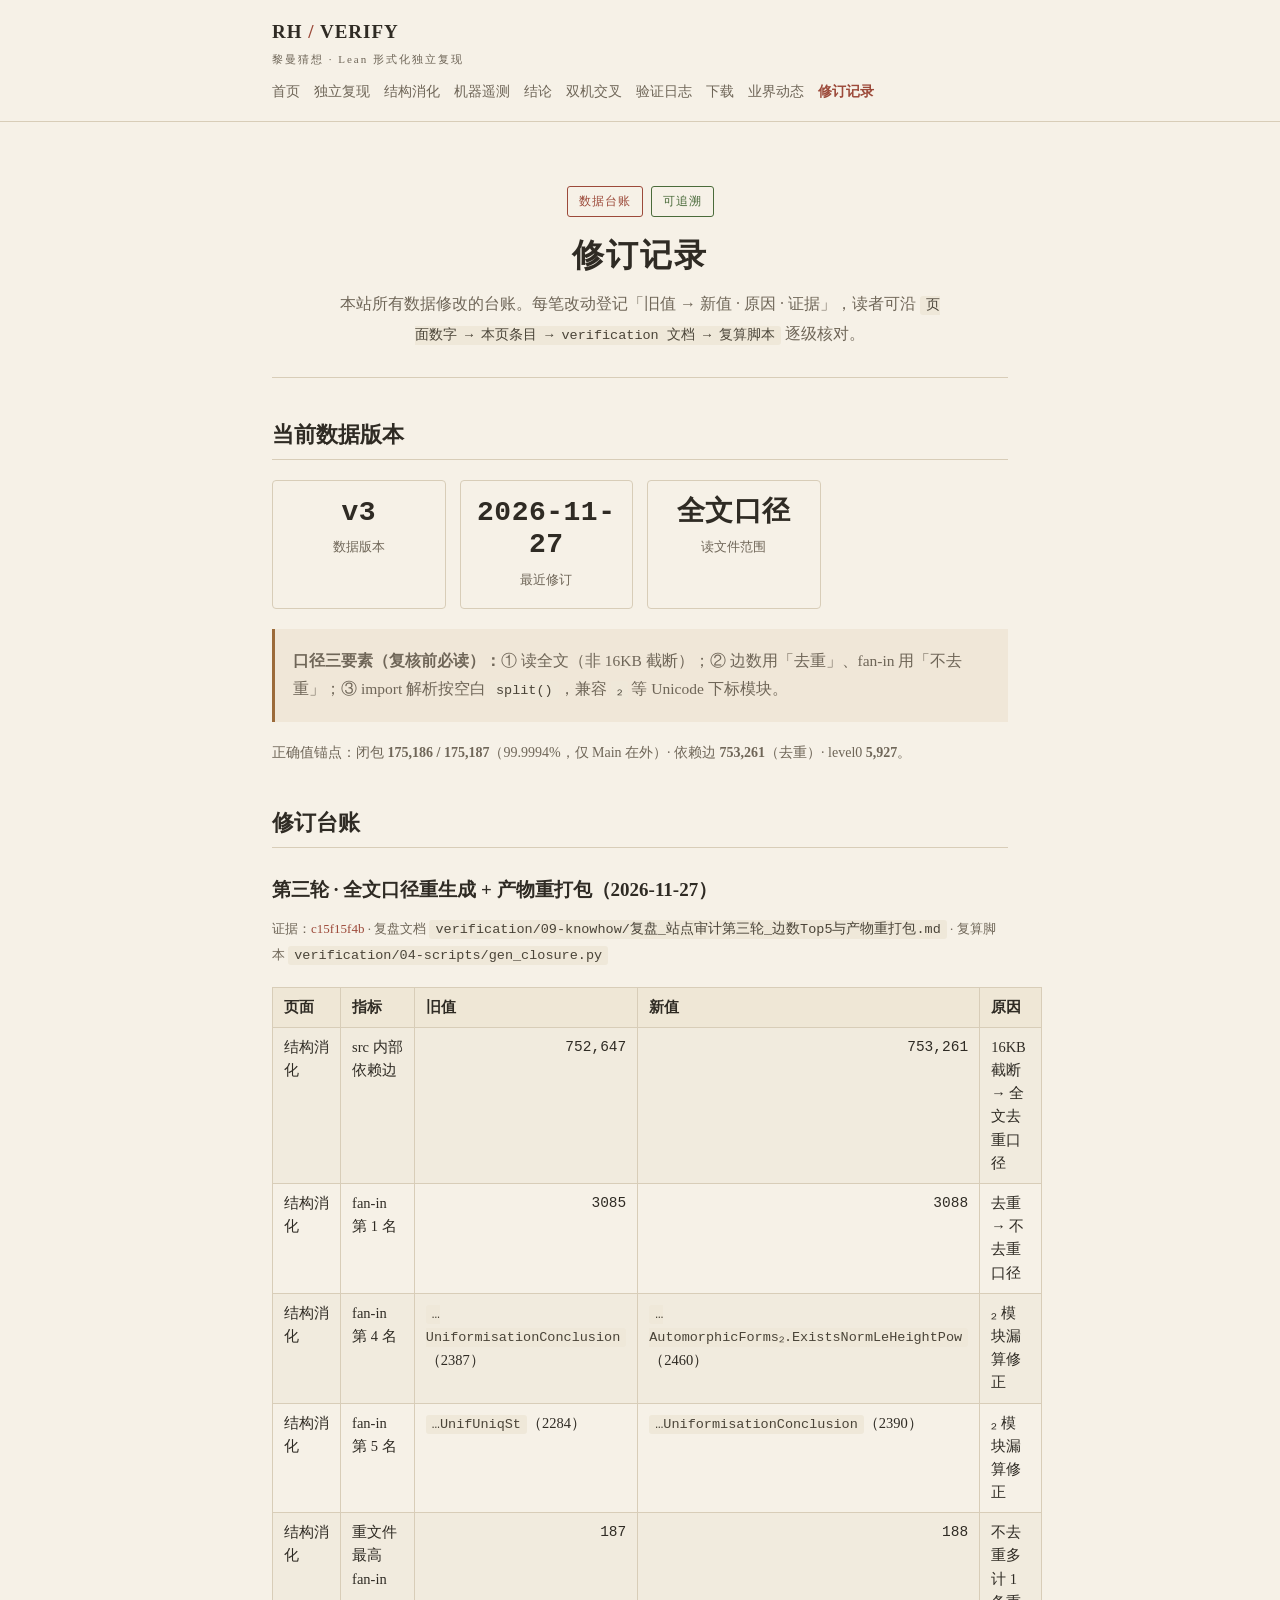
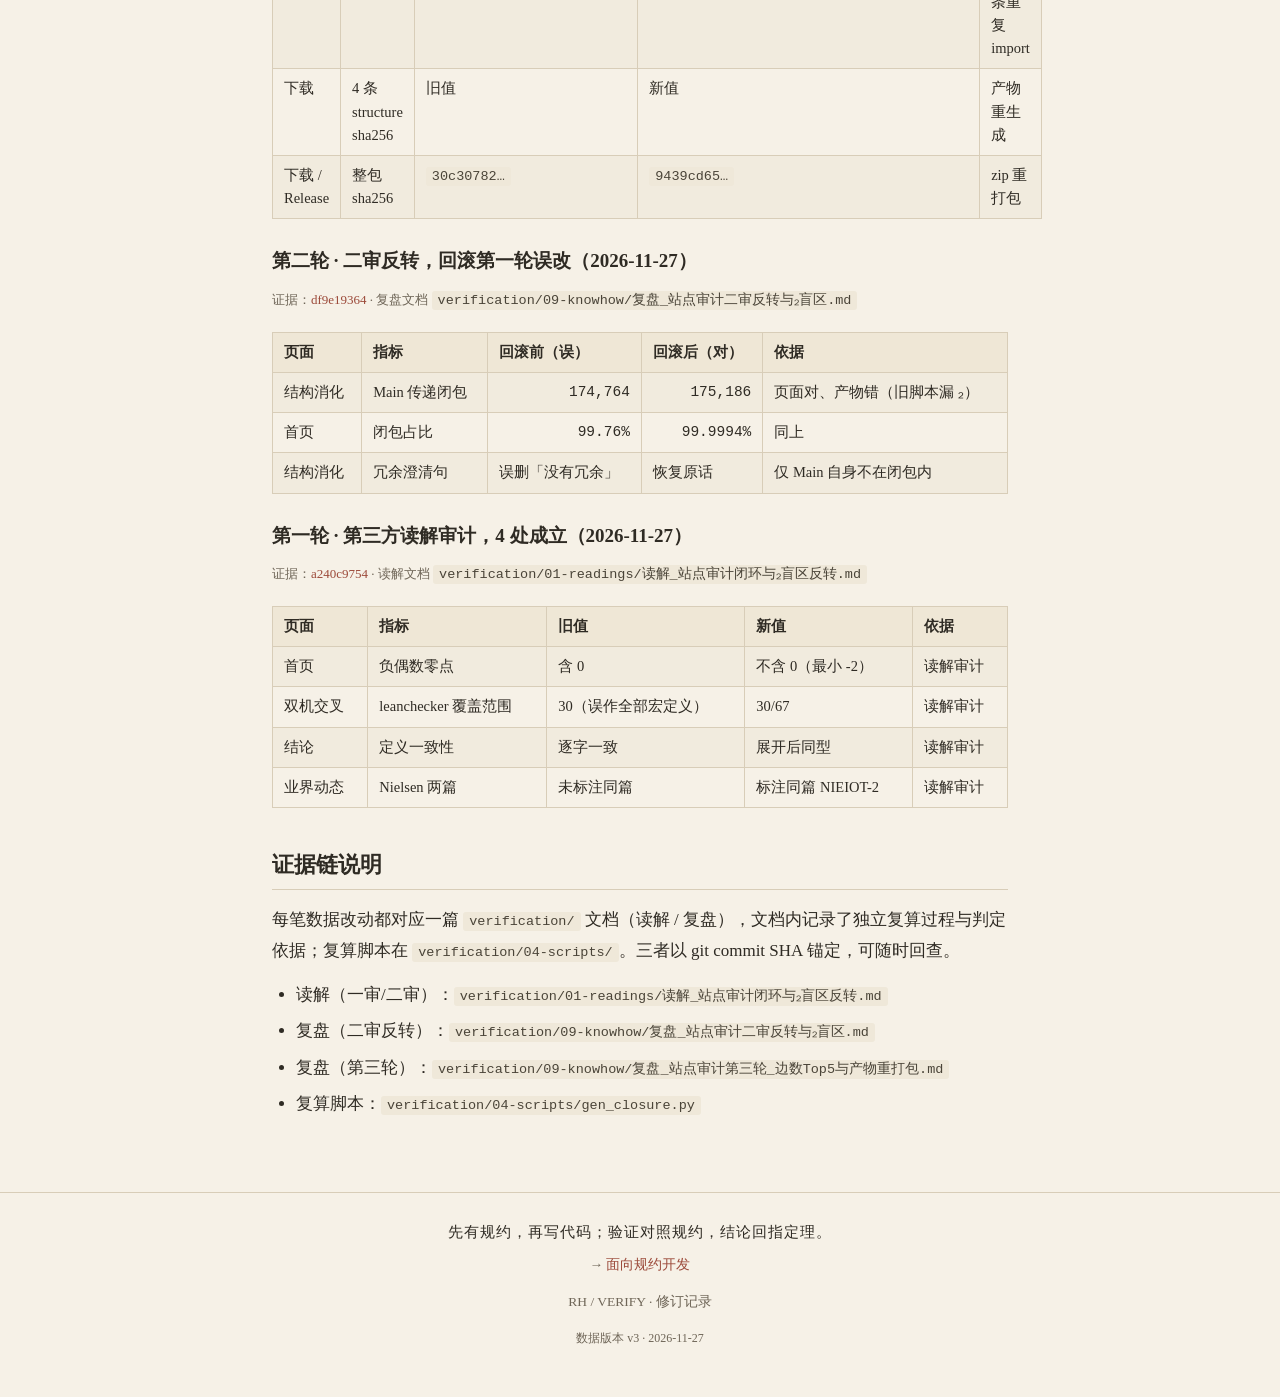
==== changelog.html @ fa3086d5 "新增修订记录页(changelog)+全站nav/footer台账化(数据版本v3)" ====
<!DOCTYPE html>
<html lang="zh-CN">
<head>
  <meta charset="UTF-8">
  <meta name="viewport" content="width=device-width, initial-scale=1.0">
  <title>修订记录 · RH / VERIFY</title>
  <link rel="stylesheet" href="css/style.css">
</head>
<body>
  <header class="site-header">
    <div class="wrap">
      <div class="brand"><a href="index.html">RH <span class="sep">/</span> VERIFY<span class="en">黎曼猜想 · Lean 形式化独立复现</span></a></div>
      <nav class="site-nav">
        <a href="index.html">首页</a>
        <a href="reproduction.html">独立复现</a>
        <a href="structure.html">结构消化</a>
        <a href="machine.html">机器遥测</a>
        <a href="results.html">结论</a>
        <a href="crosscheck.html">双机交叉</a>
        <a href="log.html">验证日志</a>
        <a href="downloads.html">下载</a>
        <a href="news.html">业界动态</a>
        <a href="changelog.html" class="active">修订记录</a>
      </nav>
    </div>
  </header>

  <main class="wrap">
    <section class="hero">
      <div class="badge-row"><span class="badge accent">数据台账</span><span class="badge ok">可追溯</span></div>
      <h1>修订记录</h1>
      <p class="sub">本站所有数据修改的台账。每笔改动登记「旧值 → 新值 · 原因 · 证据」，读者可沿 <code>页面数字 → 本页条目 → verification 文档 → 复算脚本</code> 逐级核对。</p>
    </section>

    <section>
      <h2>当前数据版本</h2>
      <div class="stat-grid">
        <div class="stat-card"><div class="stat-value">v3</div><div class="stat-label">数据版本</div></div>
        <div class="stat-card"><div class="stat-value">2026-11-27</div><div class="stat-label">最近修订</div></div>
        <div class="stat-card"><div class="stat-value">全文口径</div><div class="stat-label">读文件范围</div></div>
      </div>
      <blockquote class="warn">
        <p><strong>口径三要素（复核前必读）：</strong>① 读全文（非 16KB 截断）；② 边数用「去重」、fan-in 用「不去重」；③ import 解析按空白 <code>split()</code>，兼容 <code>₂</code> 等 Unicode 下标模块。</p>
      </blockquote>
      <p style="color:var(--ink-soft);font-size:14px">正确值锚点：闭包 <strong>175,186 / 175,187</strong>（99.9994%，仅 Main 在外）· 依赖边 <strong>753,261</strong>（去重）· level0 <strong>5,927</strong>。</p>
    </section>

    <section>
      <h2>修订台账</h2>

      <h3>第三轮 · 全文口径重生成 + 产物重打包（2026-11-27）</h3>
      <p style="font-size:13px;color:var(--ink-soft)">证据：<a href="https://github.com/skyboyhjj/riemann-hypothesis-lean/commit/c15f15f4b">c15f15f4b</a> · 复盘文档 <code>verification/09-knowhow/复盘_站点审计第三轮_边数Top5与产物重打包.md</code> · 复算脚本 <code>verification/04-scripts/gen_closure.py</code></p>
      <table>
        <tr><th>页面</th><th>指标</th><th>旧值</th><th>新值</th><th>原因</th></tr>
        <tr><td>结构消化</td><td>src 内部依赖边</td><td class="num">752,647</td><td class="num">753,261</td><td>16KB 截断 → 全文去重口径</td></tr>
        <tr><td>结构消化</td><td>fan-in 第 1 名</td><td class="num">3085</td><td class="num">3088</td><td>去重 → 不去重口径</td></tr>
        <tr><td>结构消化</td><td>fan-in 第 4 名</td><td><code>…UniformisationConclusion</code>（2387）</td><td><code>…AutomorphicForms₂.ExistsNormLeHeightPow</code>（2460）</td><td>₂ 模块漏算修正</td></tr>
        <tr><td>结构消化</td><td>fan-in 第 5 名</td><td><code>…UnifUniqSt</code>（2284）</td><td><code>…UniformisationConclusion</code>（2390）</td><td>₂ 模块漏算修正</td></tr>
        <tr><td>结构消化</td><td>重文件最高 fan-in</td><td class="num">187</td><td class="num">188</td><td>不去重多计 1 条重复 import</td></tr>
        <tr><td>下载</td><td>4 条 structure sha256</td><td>旧值</td><td>新值</td><td>产物重生成</td></tr>
        <tr><td>下载 / Release</td><td>整包 sha256</td><td><code>30c30782…</code></td><td><code>9439cd65…</code></td><td>zip 重打包</td></tr>
      </table>

      <h3>第二轮 · 二审反转，回滚第一轮误改（2026-11-27）</h3>
      <p style="font-size:13px;color:var(--ink-soft)">证据：<a href="https://github.com/skyboyhjj/riemann-hypothesis-lean/commit/df9e19364">df9e19364</a> · 复盘文档 <code>verification/09-knowhow/复盘_站点审计二审反转与₂盲区.md</code></p>
      <table>
        <tr><th>页面</th><th>指标</th><th>回滚前（误）</th><th>回滚后（对）</th><th>依据</th></tr>
        <tr><td>结构消化</td><td>Main 传递闭包</td><td class="num">174,764</td><td class="num">175,186</td><td>页面对、产物错（旧脚本漏 ₂）</td></tr>
        <tr><td>首页</td><td>闭包占比</td><td class="num">99.76%</td><td class="num">99.9994%</td><td>同上</td></tr>
        <tr><td>结构消化</td><td>冗余澄清句</td><td>误删「没有冗余」</td><td>恢复原话</td><td>仅 Main 自身不在闭包内</td></tr>
      </table>

      <h3>第一轮 · 第三方读解审计，4 处成立（2026-11-27）</h3>
      <p style="font-size:13px;color:var(--ink-soft)">证据：<a href="https://github.com/skyboyhjj/riemann-hypothesis-lean/commit/a240c9754">a240c9754</a> · 读解文档 <code>verification/01-readings/读解_站点审计闭环与₂盲区反转.md</code></p>
      <table>
        <tr><th>页面</th><th>指标</th><th>旧值</th><th>新值</th><th>依据</th></tr>
        <tr><td>首页</td><td>负偶数零点</td><td>含 0</td><td>不含 0（最小 -2）</td><td>读解审计</td></tr>
        <tr><td>双机交叉</td><td>leanchecker 覆盖范围</td><td>30（误作全部宏定义）</td><td>30/67</td><td>读解审计</td></tr>
        <tr><td>结论</td><td>定义一致性</td><td>逐字一致</td><td>展开后同型</td><td>读解审计</td></tr>
        <tr><td>业界动态</td><td>Nielsen 两篇</td><td>未标注同篇</td><td>标注同篇 NIEIOT-2</td><td>读解审计</td></tr>
      </table>
    </section>

    <section>
      <h2>证据链说明</h2>
      <p>每笔数据改动都对应一篇 <code>verification/</code> 文档（读解 / 复盘），文档内记录了独立复算过程与判定依据；复算脚本在 <code>verification/04-scripts/</code>。三者以 git commit SHA 锚定，可随时回查。</p>
      <ul>
        <li>读解（一审/二审）：<code>verification/01-readings/读解_站点审计闭环与₂盲区反转.md</code></li>
        <li>复盘（二审反转）：<code>verification/09-knowhow/复盘_站点审计二审反转与₂盲区.md</code></li>
        <li>复盘（第三轮）：<code>verification/09-knowhow/复盘_站点审计第三轮_边数Top5与产物重打包.md</code></li>
        <li>复算脚本：<code>verification/04-scripts/gen_closure.py</code></li>
      </ul>
    </section>
  </main>

  <footer class="site-footer">
    <div class="principle">先有规约，再写代码；验证对照规约，结论回指定理。</div>
    <p style="margin-top:8px">→ <a href="https://skyboyhjj.github.io/spec-oriented-development/">面向规约开发</a></p>
    <p style="margin-top:8px">RH / VERIFY · 修订记录</p>
    <p style="margin-top:8px;font-size:12px;color:var(--ink-soft)">数据版本 v3 · 2026-11-27</p>
  </footer>
</body>
</html>
---- css/style.css ----
/* RH / VERIFY · 水墨道风 极简样式
   继承自 spec-oriented-development：
   减法优先 —— 无阴影、无模糊、无渐变，只用宣纸底 + 墨色 + 朱砂点缀 */

:root {
  --bg: #f6f1e7;          /* 宣纸 */
  --bg-soft: #efe7d6;     /* 淡纸 */
  --ink: #2f2b24;         /* 浓墨 */
  --ink-soft: #6f6658;    /* 淡墨 */
  --accent: #9c4a3a;      /* 朱砂 / 赭石 */
  --line: #d8cdb8;        /* 淡墨线 */
  --code-bg: #efe8d9;
  --code-ink: #4a4438;
  --ok: #4a6b3a;          /* 竹绿：通过 / 干净 */
  --ok-soft: #e6ebdd;
  --warn: #9c6b3a;        /* 赭黄：待回填 / 进行中 */
  --warn-soft: #f0e7d8;
  --maxw: 780px;
}

* { box-sizing: border-box; }

html { scroll-behavior: smooth; }

body {
  margin: 0;
  background: var(--bg);
  color: var(--ink);
  font-family: "Noto Serif SC", "Source Han Serif SC", "Songti SC", "STSong", "SimSun", serif;
  line-height: 1.85;
  font-size: 17px;
  -webkit-font-smoothing: antialiased;
}

a { color: var(--accent); text-decoration: none; border-bottom: 1px solid transparent; }
a:hover { border-bottom-color: var(--accent); }

.wrap { max-width: var(--maxw); margin: 0 auto; padding: 0 22px; }

/* ---------- 页头 ---------- */
.site-header {
  border-bottom: 1px solid var(--line);
  background: var(--bg);
  position: sticky; top: 0; z-index: 10;
}
.site-header .wrap { display: flex; flex-wrap: wrap; align-items: center; gap: 8px 20px; padding-top: 14px; padding-bottom: 14px; }
.brand { font-size: 19px; font-weight: 700; letter-spacing: 1px; border-bottom: none; }
.brand a { color: var(--ink); border-bottom: none; }
.brand .sep { color: var(--accent); }
.brand .en { display: block; font-size: 11px; font-weight: 400; letter-spacing: 2px; color: var(--ink-soft); }
.site-nav { display: flex; flex-wrap: wrap; gap: 4px 14px; font-size: 14px; }
.site-nav a { color: var(--ink-soft); border-bottom: none; padding: 2px 0; }
.site-nav a:hover { color: var(--accent); }
.site-nav a.active { color: var(--accent); font-weight: 700; }

/* ---------- 正文 ---------- */
main.wrap { padding-top: 28px; padding-bottom: 60px; }

h1, h2, h3, h4 { font-weight: 700; line-height: 1.5; }
h1 { font-size: 30px; line-height: 1.4; margin: 0 0 6px; letter-spacing: 1px; }
h2 { font-size: 22px; margin: 40px 0 14px; padding-bottom: 8px; border-bottom: 1px solid var(--line); }
h3 { font-size: 19px; margin: 28px 0 10px; }
h4 { font-size: 17px; margin: 22px 0 8px; }

p { margin: 12px 0; }

blockquote {
  margin: 18px 0; padding: 12px 18px;
  border-left: 3px solid var(--accent);
  background: var(--bg-soft);
  color: var(--ink-soft);
  font-size: 15.5px;
}
blockquote p { margin: 6px 0; }
blockquote.ok { border-left-color: var(--ok); background: var(--ok-soft); }
blockquote.warn { border-left-color: var(--warn); background: var(--warn-soft); }

hr { border: none; border-top: 1px solid var(--line); margin: 36px 0; }

code {
  font-family: "SF Mono", "JetBrains Mono", "Cascadia Code", Consolas, monospace;
  font-size: 13.5px;
  background: var(--code-bg);
  color: var(--code-ink);
  padding: 2px 6px;
  border-radius: 3px;
}
pre {
  background: var(--code-bg);
  padding: 16px 18px;
  overflow-x: auto;
  border: 1px solid var(--line);
  border-radius: 4px;
  line-height: 1.6;
}
pre code { background: none; padding: 0; font-size: 13.5px; }
.code-k { color: var(--accent); }
.code-c { color: var(--ink-soft); }

/* ---------- 表格 ---------- */
table {
  border-collapse: collapse; width: 100%; margin: 18px 0;
  font-size: 14.5px; line-height: 1.6;
}
th, td { border: 1px solid var(--line); padding: 8px 11px; text-align: left; vertical-align: top; }
th { background: var(--bg-soft); font-weight: 700; white-space: nowrap; }
td.num, th.num { text-align: right; font-family: "SF Mono", "Cascadia Code", Consolas, monospace; }
tbody tr:nth-child(even) { background: rgba(216, 205, 184, 0.18); }

/* ---------- 列表 ---------- */
ul, ol { padding-left: 24px; margin: 12px 0; }
li { margin: 5px 0; }
li > ul, li > ol { margin: 4px 0; }

/* ---------- 首页 hero ---------- */
.hero {
  padding: 36px 0 28px;
  text-align: center;
  border-bottom: 1px solid var(--line);
  margin-bottom: 26px;
}
.hero h1 { font-size: 32px; letter-spacing: 2px; margin: 0 0 12px; }
.hero .sub { color: var(--ink-soft); font-size: 16px; max-width: 600px; margin: 0 auto; }

/* ---------- 状态标签 ---------- */
.badge-row { display: flex; flex-wrap: wrap; gap: 8px; justify-content: center; margin-bottom: 16px; }
.badge {
  font-size: 12px; letter-spacing: 1px; padding: 3px 11px;
  border: 1px solid var(--line); border-radius: 3px;
  color: var(--ink-soft); background: var(--bg);
}
.badge.accent { color: var(--accent); border-color: var(--accent); }
.badge.ok { color: var(--ok); border-color: var(--ok); }
.badge.warn { color: var(--warn); border-color: var(--warn); }

/* ---------- 数字卡片（数据报告扩展） ---------- */
.stat-grid {
  display: grid; grid-template-columns: repeat(auto-fill, minmax(160px, 1fr));
  gap: 14px; margin: 20px 0;
}
.stat-card {
  border: 1px solid var(--line); border-radius: 4px;
  padding: 16px 16px; background: var(--bg); text-align: center;
}
.stat-value { font-size: 28px; font-weight: 700; color: var(--ink); letter-spacing: 0.5px; line-height: 1.15; font-family: "SF Mono", "Cascadia Code", Consolas, monospace; }
.stat-value.small { font-size: 20px; }
.stat-label { font-size: 13px; color: var(--ink-soft); margin-top: 6px; }
.stat-note { font-size: 12px; color: var(--ink-soft); margin-top: 3px; }

/* ---------- 进度条 ---------- */
.progress { background: var(--bg-soft); border: 1px solid var(--line); border-radius: 3px; height: 12px; overflow: hidden; }
.progress > span { display: block; height: 100%; background: var(--accent); }

/* ---------- 时间线 ---------- */
.timeline { position: relative; margin: 20px 0 8px; padding-left: 22px; border-left: 1px solid var(--line); }
.timeline-item { position: relative; margin: 0 0 26px; }
.timeline-item:last-child { margin-bottom: 4px; }
.timeline-item::before {
  content: ""; position: absolute; left: -28px; top: 5px;
  width: 11px; height: 11px; border-radius: 50%;
  background: var(--bg); border: 2px solid var(--accent);
}
.timeline-date {
  font-size: 12px; letter-spacing: 1px; color: var(--ink-soft);
  font-family: "SF Mono", "Cascadia Code", Consolas, monospace;
}
.timeline-item h4 { margin: 2px 0 4px; font-size: 17px; }
.timeline-item p { margin: 4px 0; font-size: 15px; }
.tag-new {
  display: inline-block; margin-left: 8px; vertical-align: 2px;
  font-size: 11px; letter-spacing: 1px; padding: 2px 8px;
  color: #fff; background: var(--accent); border-radius: 4px;
  font-weight: 700; font-family: "SF Mono", "Cascadia Code", Consolas, monospace;
}

/* ---------- 待回填占位 ---------- */
.placeholder {
  border: 1px dashed var(--line); border-radius: 4px; padding: 28px;
  text-align: center; color: var(--ink-soft); background: var(--bg);
}
.placeholder .tag {
  display: inline-block; font-size: 12px; letter-spacing: 1px;
  color: var(--warn); border: 1px solid var(--warn); padding: 2px 10px;
  border-radius: 3px; margin-bottom: 10px;
}

/* ---------- 页脚 ---------- */
.site-footer {
  border-top: 1px solid var(--line);
  color: var(--ink-soft);
  font-size: 13.5px;
  text-align: center;
  padding: 26px 22px 40px;
}
.site-footer .principle { color: var(--ink); font-size: 14.5px; letter-spacing: 1px; }

@media (max-width: 600px) {
  body { font-size: 16px; }
  h1, .hero h1 { font-size: 25px; }
  h2 { font-size: 20px; }
  table { font-size: 13px; }
  .stat-value { font-size: 22px; }
}
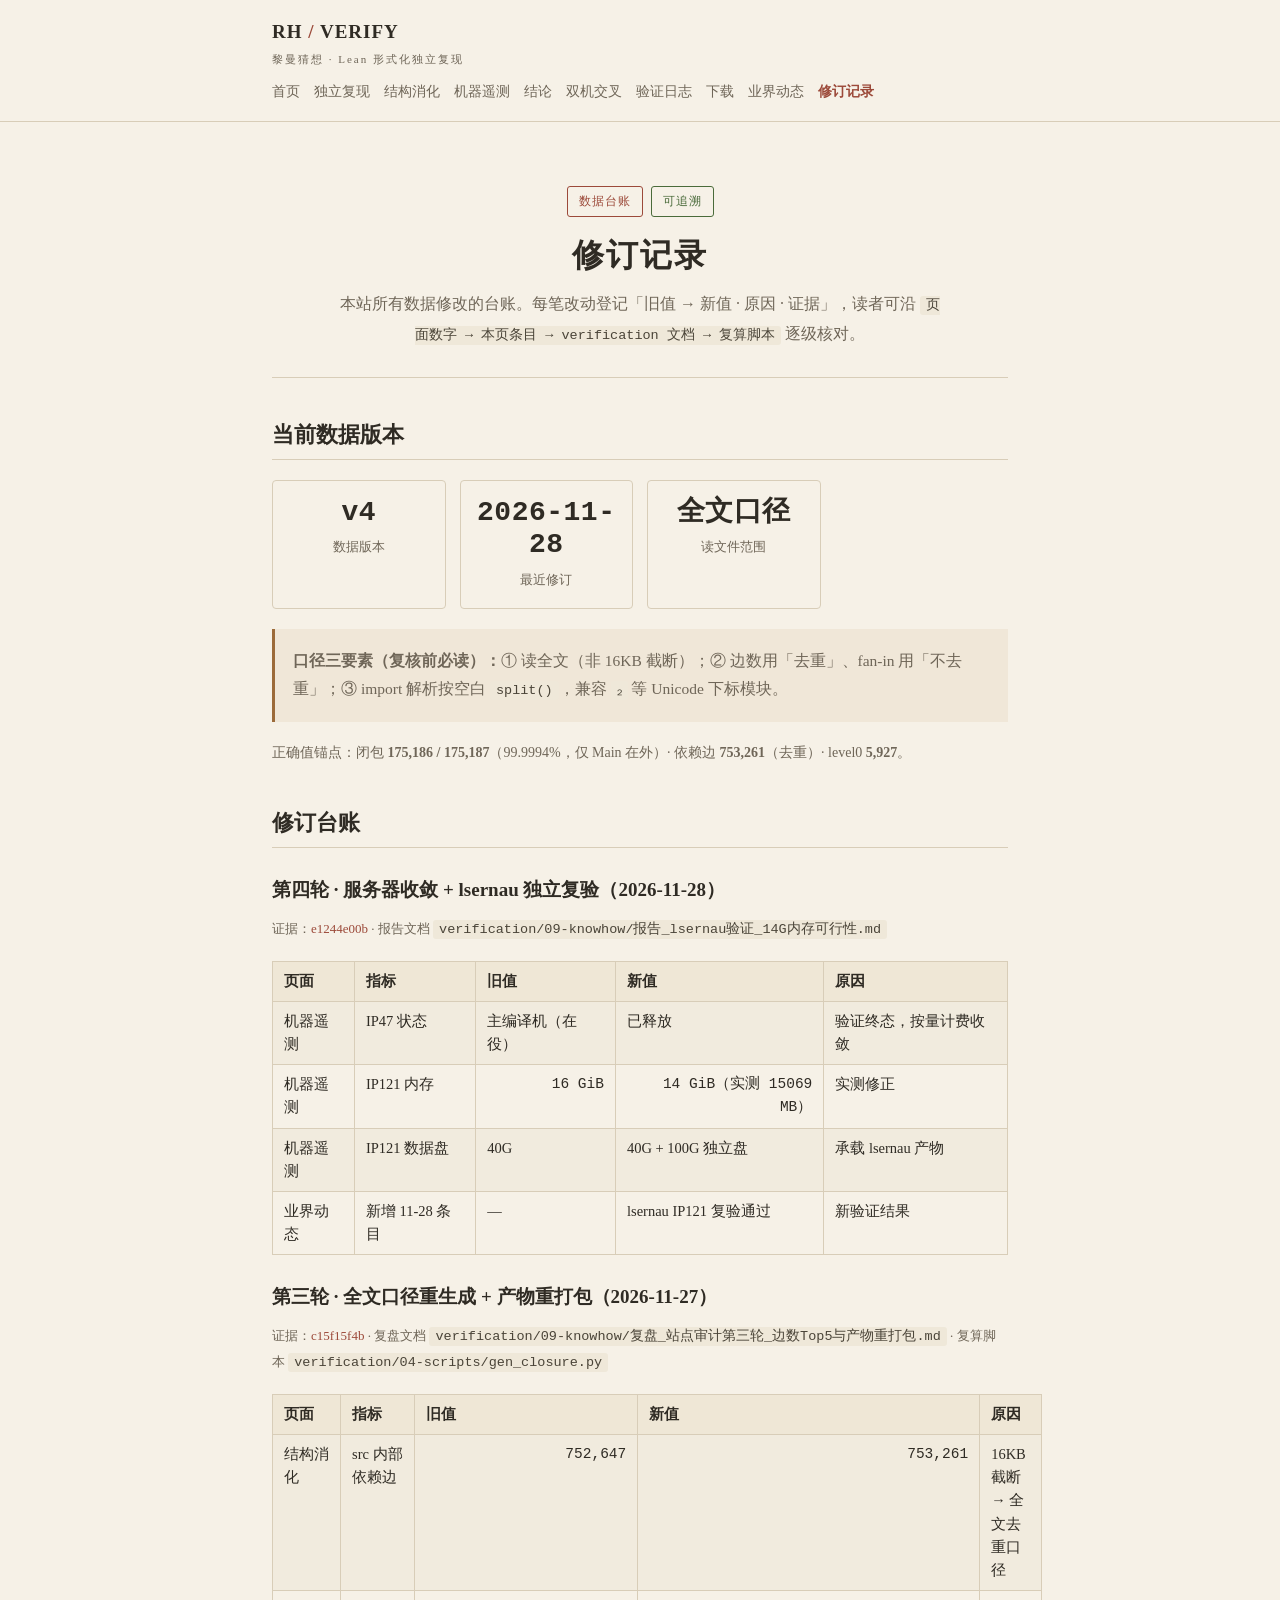
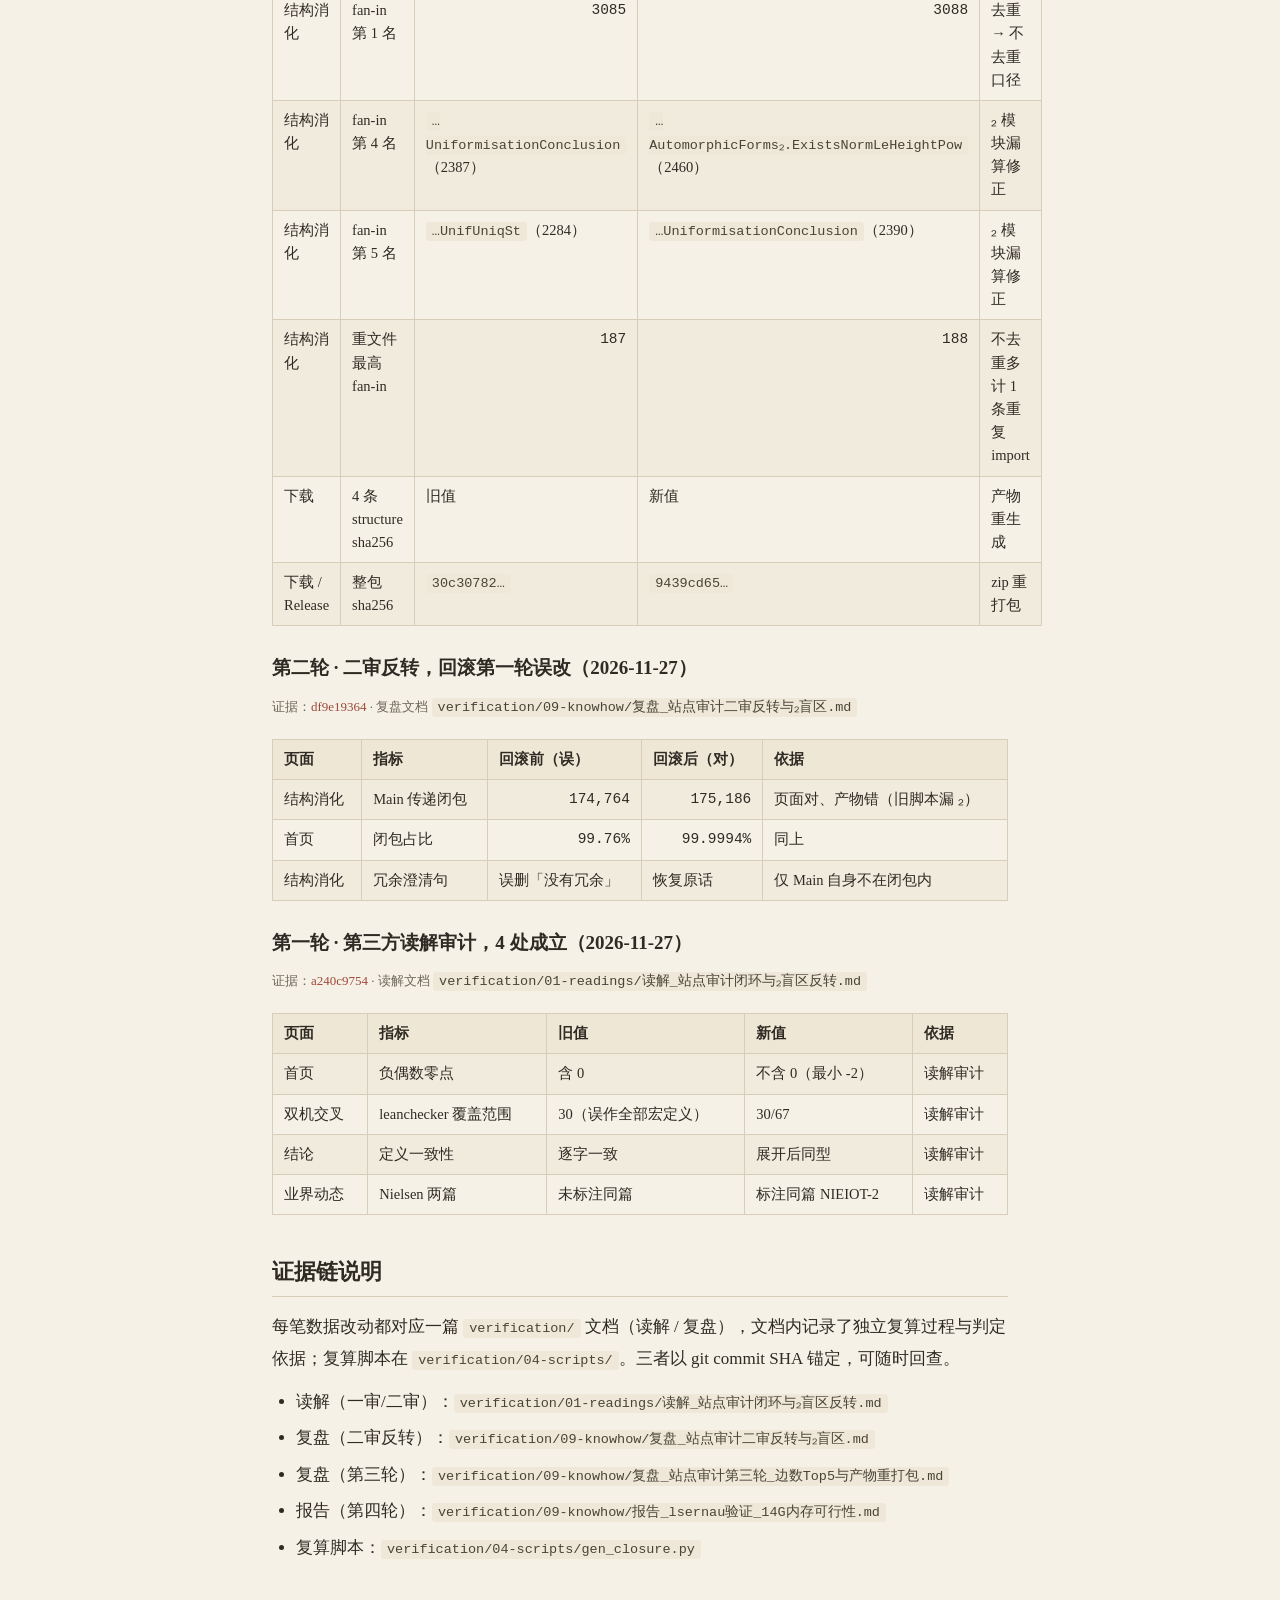
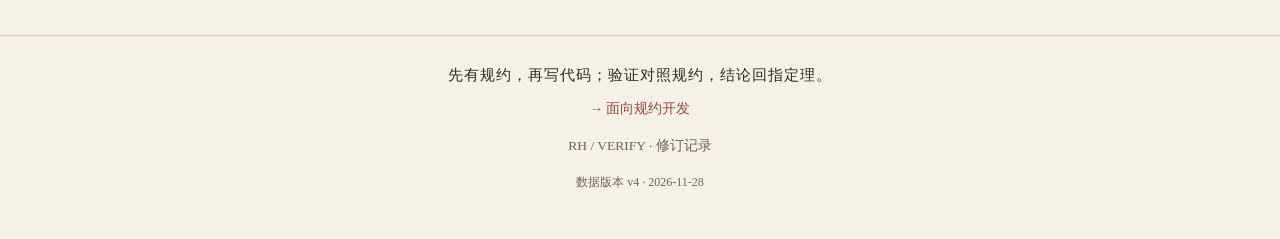
==== commit 61ef7a40: "站点: IP47释放/IP121升级+lsernau复验+修订记录第四轮" ====
--- a/changelog.html
+++ b/changelog.html
@@ -35,8 +35,8 @@
     <section>
       <h2>当前数据版本</h2>
       <div class="stat-grid">
-        <div class="stat-card"><div class="stat-value">v3</div><div class="stat-label">数据版本</div></div>
-        <div class="stat-card"><div class="stat-value">2026-11-27</div><div class="stat-label">最近修订</div></div>
+        <div class="stat-card"><div class="stat-value">v4</div><div class="stat-label">数据版本</div></div>
+        <div class="stat-card"><div class="stat-value">2026-11-28</div><div class="stat-label">最近修订</div></div>
         <div class="stat-card"><div class="stat-value">全文口径</div><div class="stat-label">读文件范围</div></div>
       </div>
       <blockquote class="warn">
@@ -47,6 +47,16 @@
 
     <section>
       <h2>修订台账</h2>
+
+      <h3>第四轮 · 服务器收敛 + lsernau 独立复验（2026-11-28）</h3>
+      <p style="font-size:13px;color:var(--ink-soft)">证据：<a href="https://github.com/skyboyhjj/riemann-hypothesis-lean/commit/e1244e00b">e1244e00b</a> · 报告文档 <code>verification/09-knowhow/报告_lsernau验证_14G内存可行性.md</code></p>
+      <table>
+        <tr><th>页面</th><th>指标</th><th>旧值</th><th>新值</th><th>原因</th></tr>
+        <tr><td>机器遥测</td><td>IP47 状态</td><td>主编译机（在役）</td><td>已释放</td><td>验证终态，按量计费收敛</td></tr>
+        <tr><td>机器遥测</td><td>IP121 内存</td><td class="num">16 GiB</td><td class="num">14 GiB（实测 15069 MB）</td><td>实测修正</td></tr>
+        <tr><td>机器遥测</td><td>IP121 数据盘</td><td>40G</td><td>40G + 100G 独立盘</td><td>承载 lsernau 产物</td></tr>
+        <tr><td>业界动态</td><td>新增 11-28 条目</td><td>—</td><td>lsernau IP121 复验通过</td><td>新验证结果</td></tr>
+      </table>
 
       <h3>第三轮 · 全文口径重生成 + 产物重打包（2026-11-27）</h3>
       <p style="font-size:13px;color:var(--ink-soft)">证据：<a href="https://github.com/skyboyhjj/riemann-hypothesis-lean/commit/c15f15f4b">c15f15f4b</a> · 复盘文档 <code>verification/09-knowhow/复盘_站点审计第三轮_边数Top5与产物重打包.md</code> · 复算脚本 <code>verification/04-scripts/gen_closure.py</code></p>
@@ -88,6 +98,7 @@
         <li>读解（一审/二审）：<code>verification/01-readings/读解_站点审计闭环与₂盲区反转.md</code></li>
         <li>复盘（二审反转）：<code>verification/09-knowhow/复盘_站点审计二审反转与₂盲区.md</code></li>
         <li>复盘（第三轮）：<code>verification/09-knowhow/复盘_站点审计第三轮_边数Top5与产物重打包.md</code></li>
+        <li>报告（第四轮）：<code>verification/09-knowhow/报告_lsernau验证_14G内存可行性.md</code></li>
         <li>复算脚本：<code>verification/04-scripts/gen_closure.py</code></li>
       </ul>
     </section>
@@ -97,7 +108,7 @@
     <div class="principle">先有规约，再写代码；验证对照规约，结论回指定理。</div>
     <p style="margin-top:8px">→ <a href="https://skyboyhjj.github.io/spec-oriented-development/">面向规约开发</a></p>
     <p style="margin-top:8px">RH / VERIFY · 修订记录</p>
-    <p style="margin-top:8px;font-size:12px;color:var(--ink-soft)">数据版本 v3 · 2026-11-27</p>
+    <p style="margin-top:8px;font-size:12px;color:var(--ink-soft)">数据版本 v4 · 2026-11-28</p>
   </footer>
 </body>
 </html>
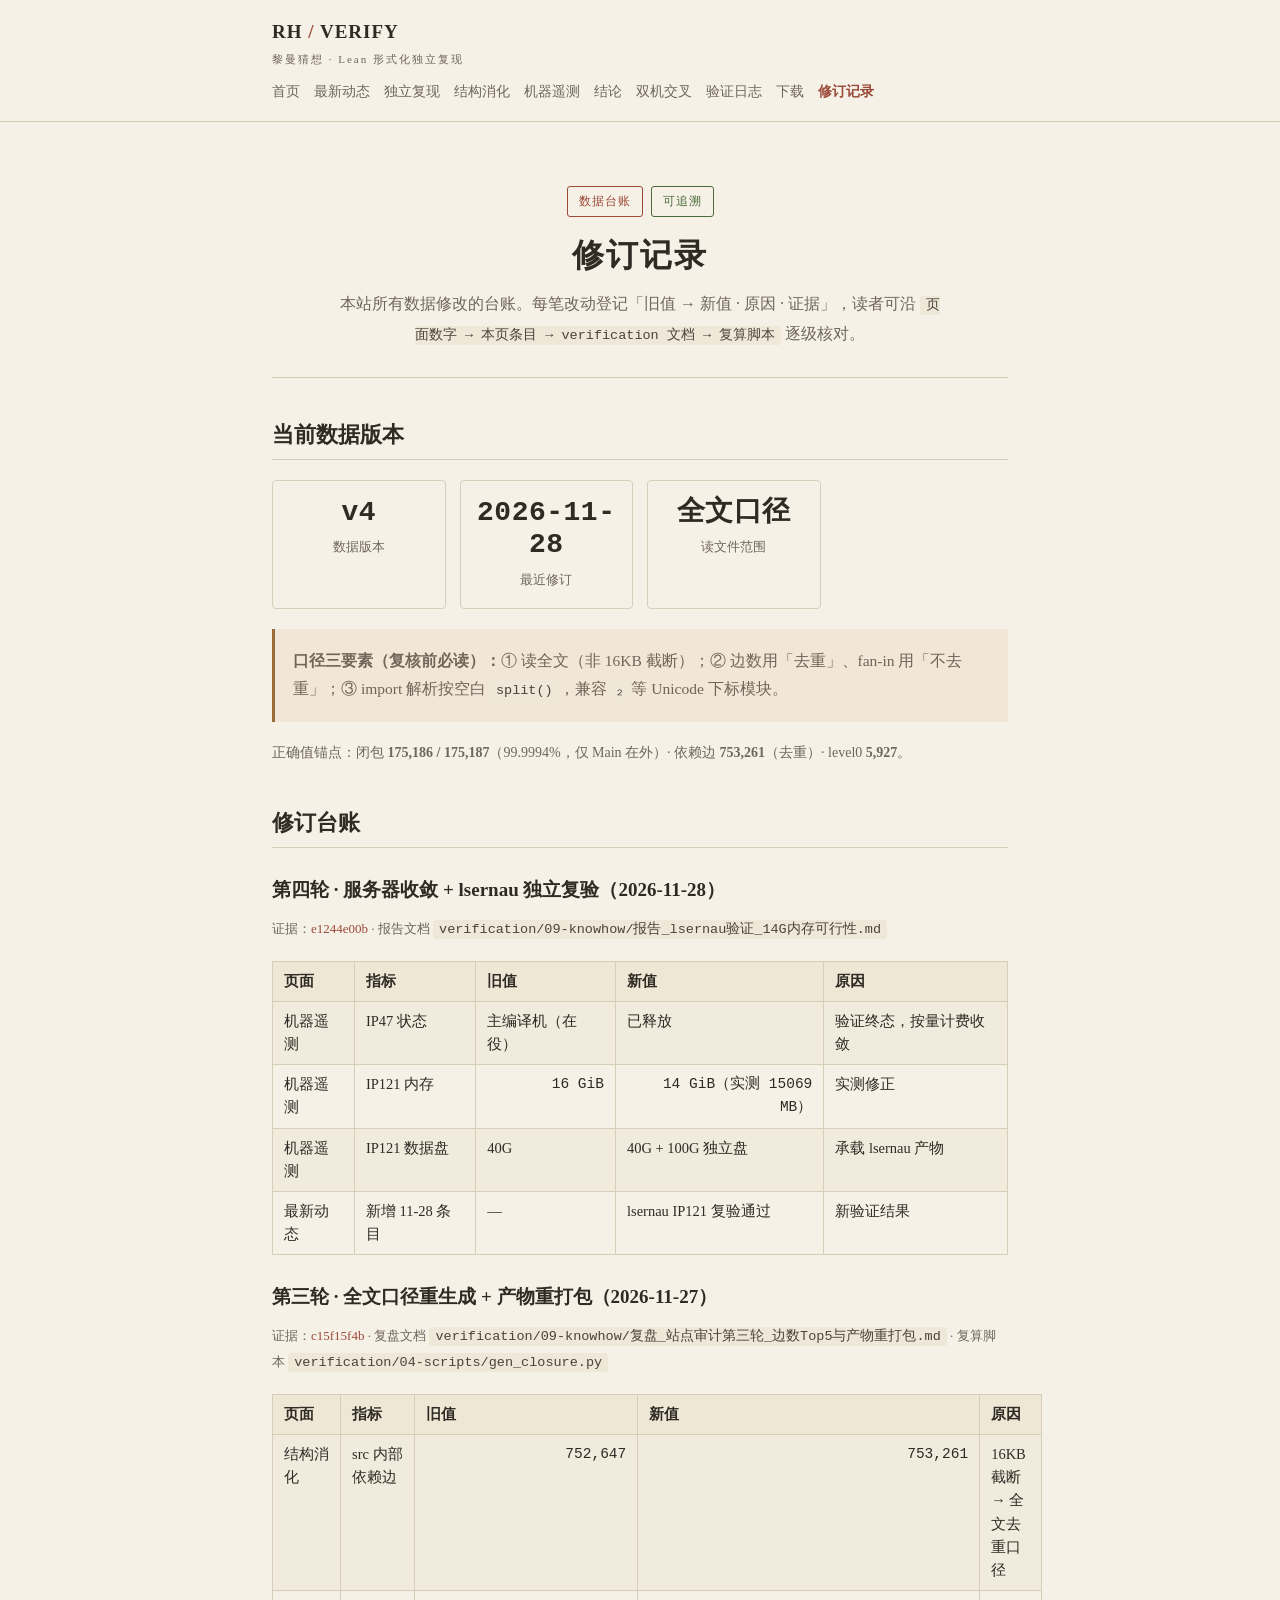
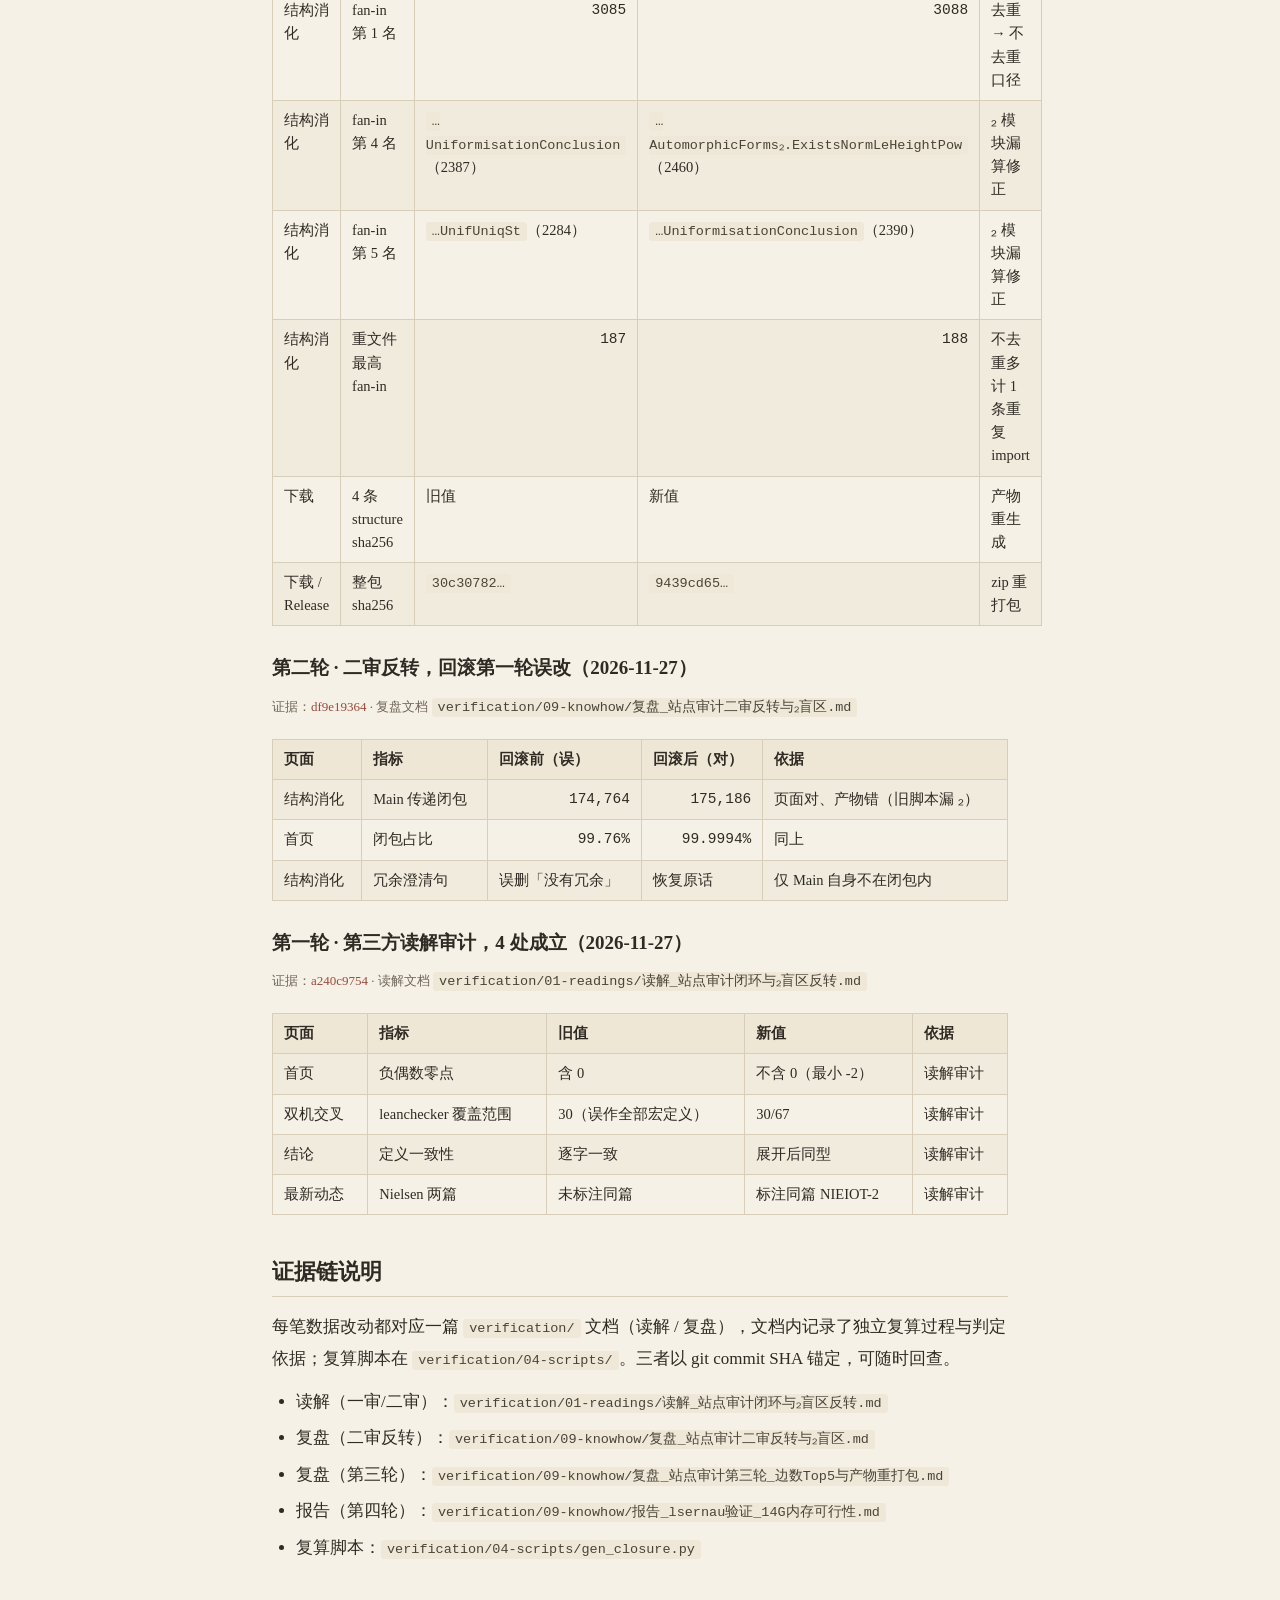
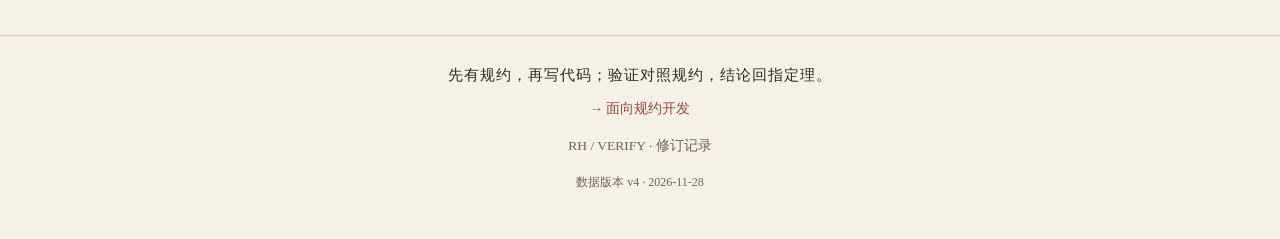
==== commit 4e6838d6: "站点: 业界动态改名最新动态+nav移到首页右侧" ====
--- a/changelog.html
+++ b/changelog.html
@@ -12,6 +12,7 @@
       <div class="brand"><a href="index.html">RH <span class="sep">/</span> VERIFY<span class="en">黎曼猜想 · Lean 形式化独立复现</span></a></div>
       <nav class="site-nav">
         <a href="index.html">首页</a>
+        <a href="news.html">最新动态</a>
         <a href="reproduction.html">独立复现</a>
         <a href="structure.html">结构消化</a>
         <a href="machine.html">机器遥测</a>
@@ -19,7 +20,6 @@
         <a href="crosscheck.html">双机交叉</a>
         <a href="log.html">验证日志</a>
         <a href="downloads.html">下载</a>
-        <a href="news.html">业界动态</a>
         <a href="changelog.html" class="active">修订记录</a>
       </nav>
     </div>
@@ -55,7 +55,7 @@
         <tr><td>机器遥测</td><td>IP47 状态</td><td>主编译机（在役）</td><td>已释放</td><td>验证终态，按量计费收敛</td></tr>
         <tr><td>机器遥测</td><td>IP121 内存</td><td class="num">16 GiB</td><td class="num">14 GiB（实测 15069 MB）</td><td>实测修正</td></tr>
         <tr><td>机器遥测</td><td>IP121 数据盘</td><td>40G</td><td>40G + 100G 独立盘</td><td>承载 lsernau 产物</td></tr>
-        <tr><td>业界动态</td><td>新增 11-28 条目</td><td>—</td><td>lsernau IP121 复验通过</td><td>新验证结果</td></tr>
+        <tr><td>最新动态</td><td>新增 11-28 条目</td><td>—</td><td>lsernau IP121 复验通过</td><td>新验证结果</td></tr>
       </table>
 
       <h3>第三轮 · 全文口径重生成 + 产物重打包（2026-11-27）</h3>
@@ -87,7 +87,7 @@
         <tr><td>首页</td><td>负偶数零点</td><td>含 0</td><td>不含 0（最小 -2）</td><td>读解审计</td></tr>
         <tr><td>双机交叉</td><td>leanchecker 覆盖范围</td><td>30（误作全部宏定义）</td><td>30/67</td><td>读解审计</td></tr>
         <tr><td>结论</td><td>定义一致性</td><td>逐字一致</td><td>展开后同型</td><td>读解审计</td></tr>
-        <tr><td>业界动态</td><td>Nielsen 两篇</td><td>未标注同篇</td><td>标注同篇 NIEIOT-2</td><td>读解审计</td></tr>
+        <tr><td>最新动态</td><td>Nielsen 两篇</td><td>未标注同篇</td><td>标注同篇 NIEIOT-2</td><td>读解审计</td></tr>
       </table>
     </section>
 
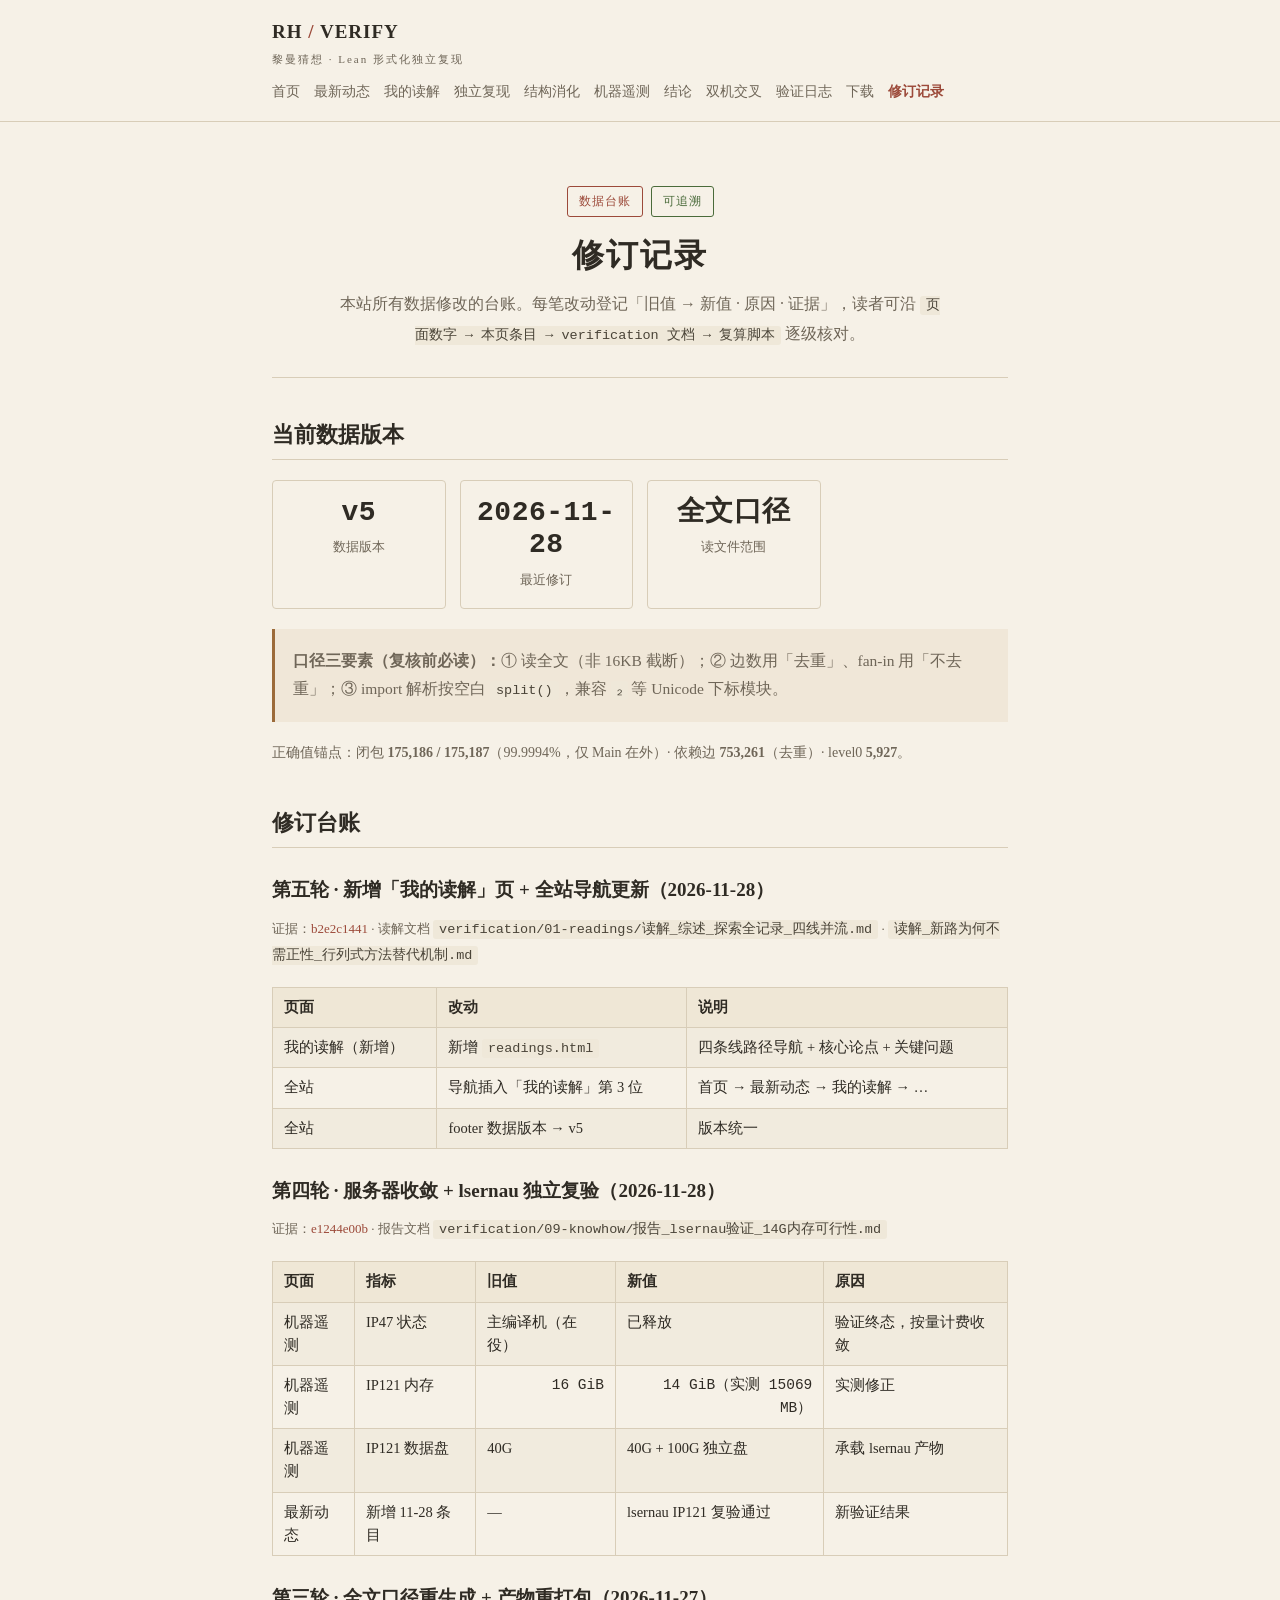
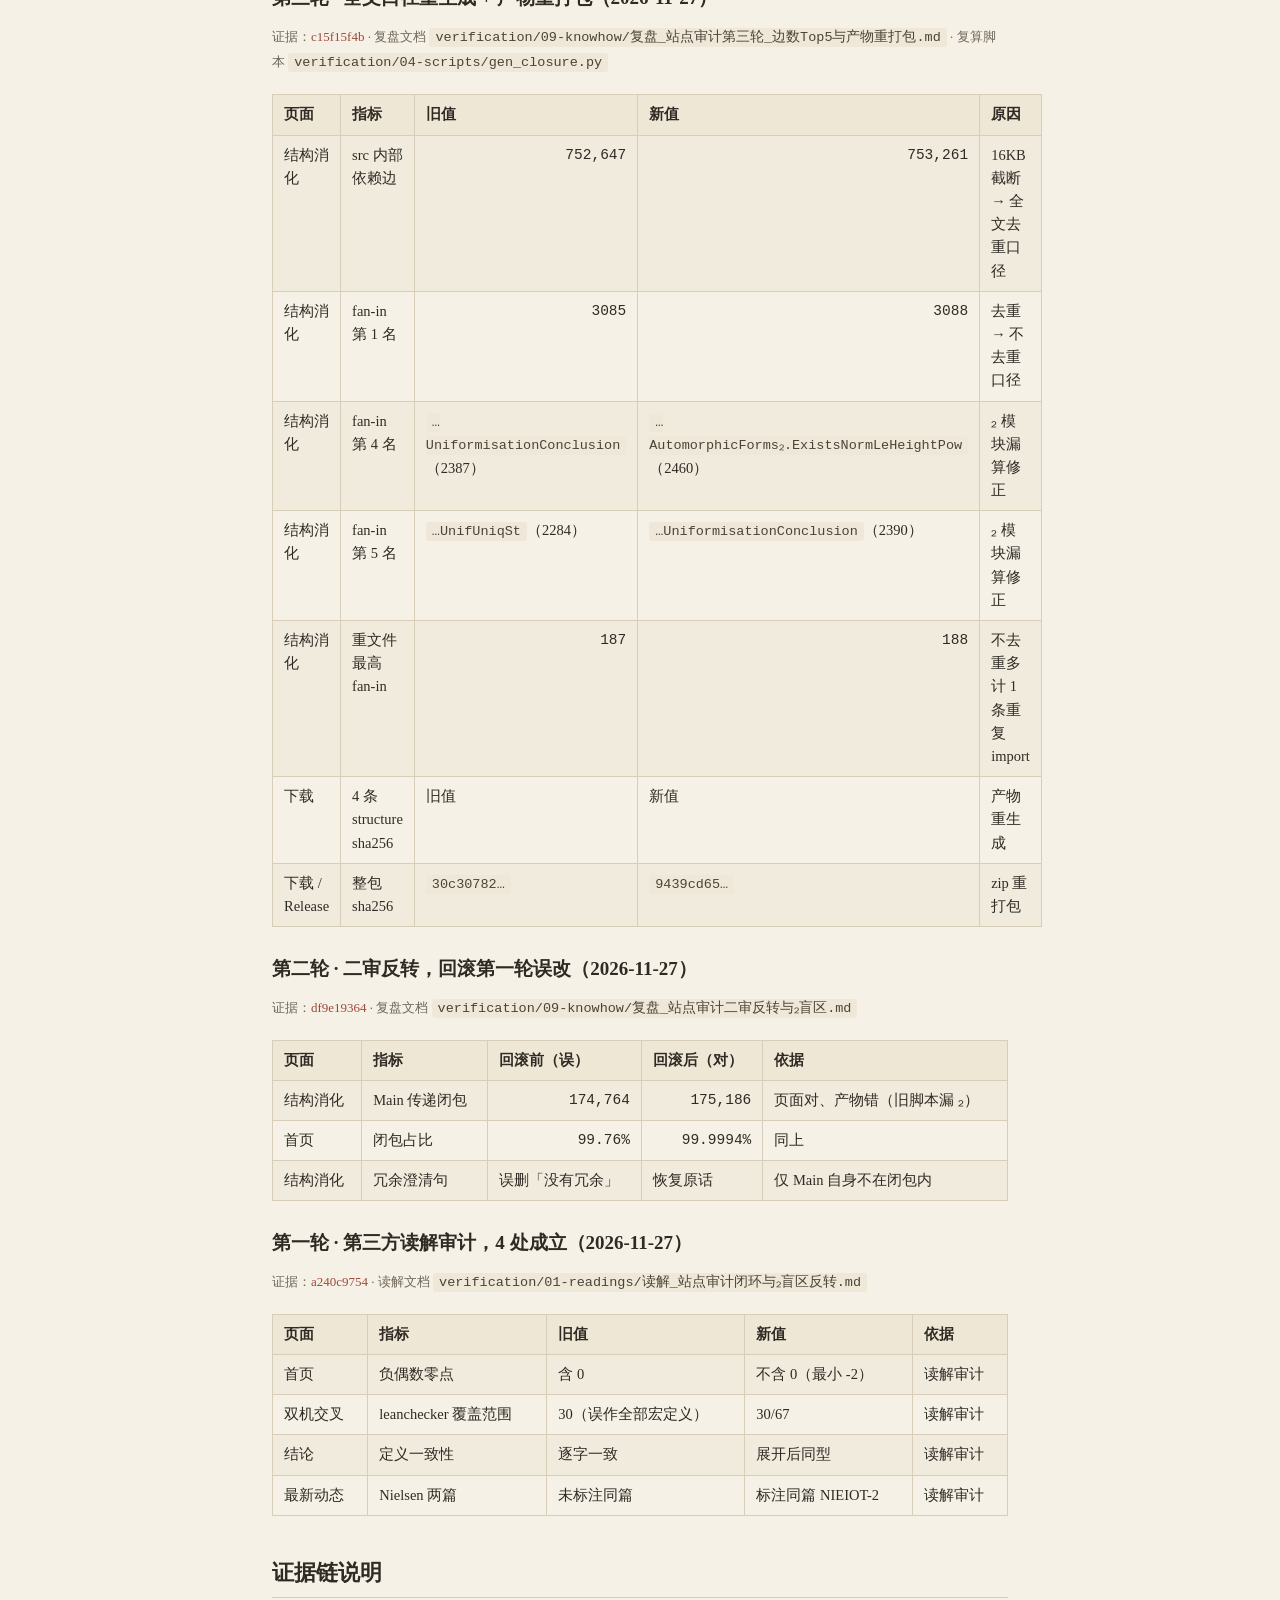
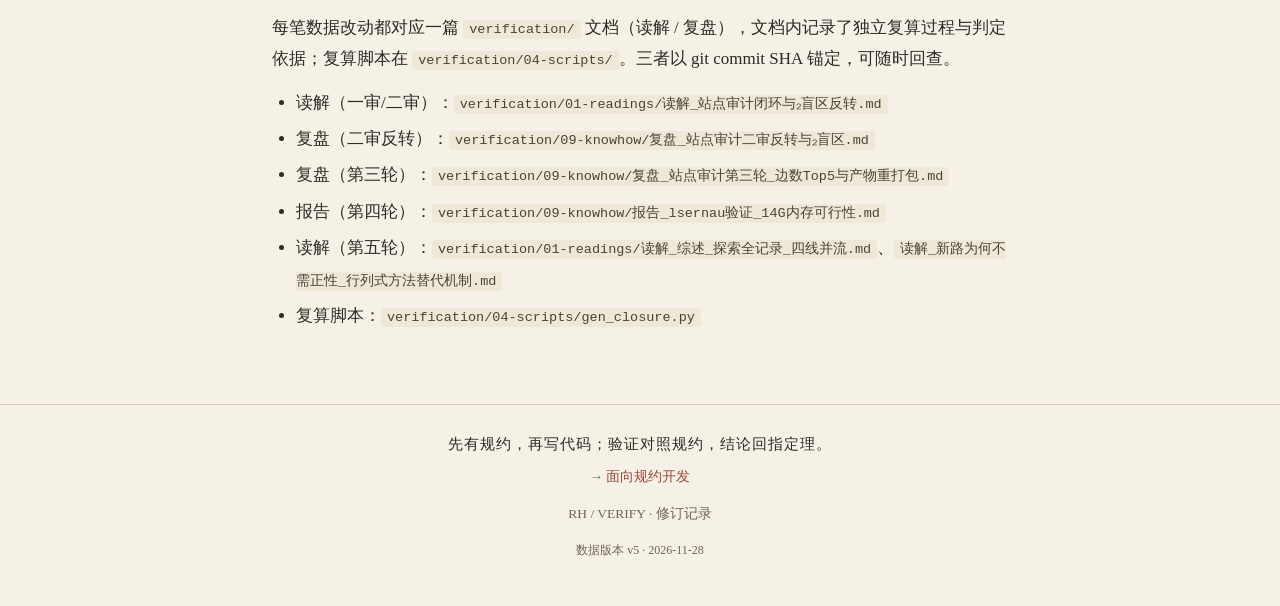
==== commit 48d10460: "新增我的读解页(路径导航)+全站nav第3位+footer v5" ====
--- a/changelog.html
+++ b/changelog.html
@@ -13,6 +13,7 @@
       <nav class="site-nav">
         <a href="index.html">首页</a>
         <a href="news.html">最新动态</a>
+        <a href="readings.html">我的读解</a>
         <a href="reproduction.html">独立复现</a>
         <a href="structure.html">结构消化</a>
         <a href="machine.html">机器遥测</a>
@@ -35,7 +36,7 @@
     <section>
       <h2>当前数据版本</h2>
       <div class="stat-grid">
-        <div class="stat-card"><div class="stat-value">v4</div><div class="stat-label">数据版本</div></div>
+        <div class="stat-card"><div class="stat-value">v5</div><div class="stat-label">数据版本</div></div>
         <div class="stat-card"><div class="stat-value">2026-11-28</div><div class="stat-label">最近修订</div></div>
         <div class="stat-card"><div class="stat-value">全文口径</div><div class="stat-label">读文件范围</div></div>
       </div>
@@ -47,6 +48,15 @@
 
     <section>
       <h2>修订台账</h2>
+
+      <h3>第五轮 · 新增「我的读解」页 + 全站导航更新（2026-11-28）</h3>
+      <p style="font-size:13px;color:var(--ink-soft)">证据：<a href="https://github.com/skyboyhjj/riemann-hypothesis-lean/commit/b2e2c1441">b2e2c1441</a> · 读解文档 <code>verification/01-readings/读解_综述_探索全记录_四线并流.md</code> · <code>读解_新路为何不需正性_行列式方法替代机制.md</code></p>
+      <table>
+        <tr><th>页面</th><th>改动</th><th>说明</th></tr>
+        <tr><td>我的读解（新增）</td><td>新增 <code>readings.html</code></td><td>四条线路径导航 + 核心论点 + 关键问题</td></tr>
+        <tr><td>全站</td><td>导航插入「我的读解」第 3 位</td><td>首页 → 最新动态 → 我的读解 → …</td></tr>
+        <tr><td>全站</td><td>footer 数据版本 → v5</td><td>版本统一</td></tr>
+      </table>
 
       <h3>第四轮 · 服务器收敛 + lsernau 独立复验（2026-11-28）</h3>
       <p style="font-size:13px;color:var(--ink-soft)">证据：<a href="https://github.com/skyboyhjj/riemann-hypothesis-lean/commit/e1244e00b">e1244e00b</a> · 报告文档 <code>verification/09-knowhow/报告_lsernau验证_14G内存可行性.md</code></p>
@@ -99,6 +109,7 @@
         <li>复盘（二审反转）：<code>verification/09-knowhow/复盘_站点审计二审反转与₂盲区.md</code></li>
         <li>复盘（第三轮）：<code>verification/09-knowhow/复盘_站点审计第三轮_边数Top5与产物重打包.md</code></li>
         <li>报告（第四轮）：<code>verification/09-knowhow/报告_lsernau验证_14G内存可行性.md</code></li>
+        <li>读解（第五轮）：<code>verification/01-readings/读解_综述_探索全记录_四线并流.md</code>、<code>读解_新路为何不需正性_行列式方法替代机制.md</code></li>
         <li>复算脚本：<code>verification/04-scripts/gen_closure.py</code></li>
       </ul>
     </section>
@@ -108,7 +119,7 @@
     <div class="principle">先有规约，再写代码；验证对照规约，结论回指定理。</div>
     <p style="margin-top:8px">→ <a href="https://skyboyhjj.github.io/spec-oriented-development/">面向规约开发</a></p>
     <p style="margin-top:8px">RH / VERIFY · 修订记录</p>
-    <p style="margin-top:8px;font-size:12px;color:var(--ink-soft)">数据版本 v4 · 2026-11-28</p>
+    <p style="margin-top:8px;font-size:12px;color:var(--ink-soft)">数据版本 v5 · 2026-11-28</p>
   </footer>
 </body>
 </html>
--- a/css/style.css
+++ b/css/style.css
@@ -173,6 +173,38 @@
   font-weight: 700; font-family: "SF Mono", "Cascadia Code", Consolas, monospace;
 }
 
+/* ---------- 探索路径导航（我的读解） ---------- */
+.path-nav {
+  display: flex; flex-wrap: wrap; align-items: stretch;
+  gap: 8px; margin: 20px 0;
+}
+.path-node {
+  flex: 1 1 150px; min-width: 140px;
+  border: 1px solid var(--line); border-radius: 4px;
+  padding: 14px 14px; background: var(--bg);
+  display: flex; flex-direction: column; gap: 4px;
+  border-bottom: none; text-align: left;
+  transition: border-color .15s;
+}
+.path-node:hover { border-color: var(--accent); }
+.path-node.ok { border-top: 3px solid var(--ok); }
+.path-node.fail { border-top: 3px solid var(--accent); }
+.path-node.info { border-top: 3px solid var(--warn); }
+.path-idx { font-size: 12px; letter-spacing: 1px; color: var(--ink-soft); }
+.path-mark { font-size: 22px; line-height: 1; font-weight: 700; }
+.path-node.ok .path-mark { color: var(--ok); }
+.path-node.fail .path-mark { color: var(--accent); }
+.path-node.info .path-mark { color: var(--warn); }
+.path-title { font-size: 15px; font-weight: 700; color: var(--ink); }
+.path-sub { font-size: 12px; color: var(--ink-soft); line-height: 1.5; }
+.path-arrow { align-self: center; color: var(--ink-soft); font-size: 18px; padding: 0 2px; }
+
+/* 要点标记 */
+.marker { display: inline-block; font-size: 13px; font-weight: 700; margin-right: 2px; }
+.marker.ok { color: var(--ok); }
+.marker.fail { color: var(--accent); }
+.marker.info { color: var(--warn); }
+
 /* ---------- 待回填占位 ---------- */
 .placeholder {
   border: 1px dashed var(--line); border-radius: 4px; padding: 28px;
